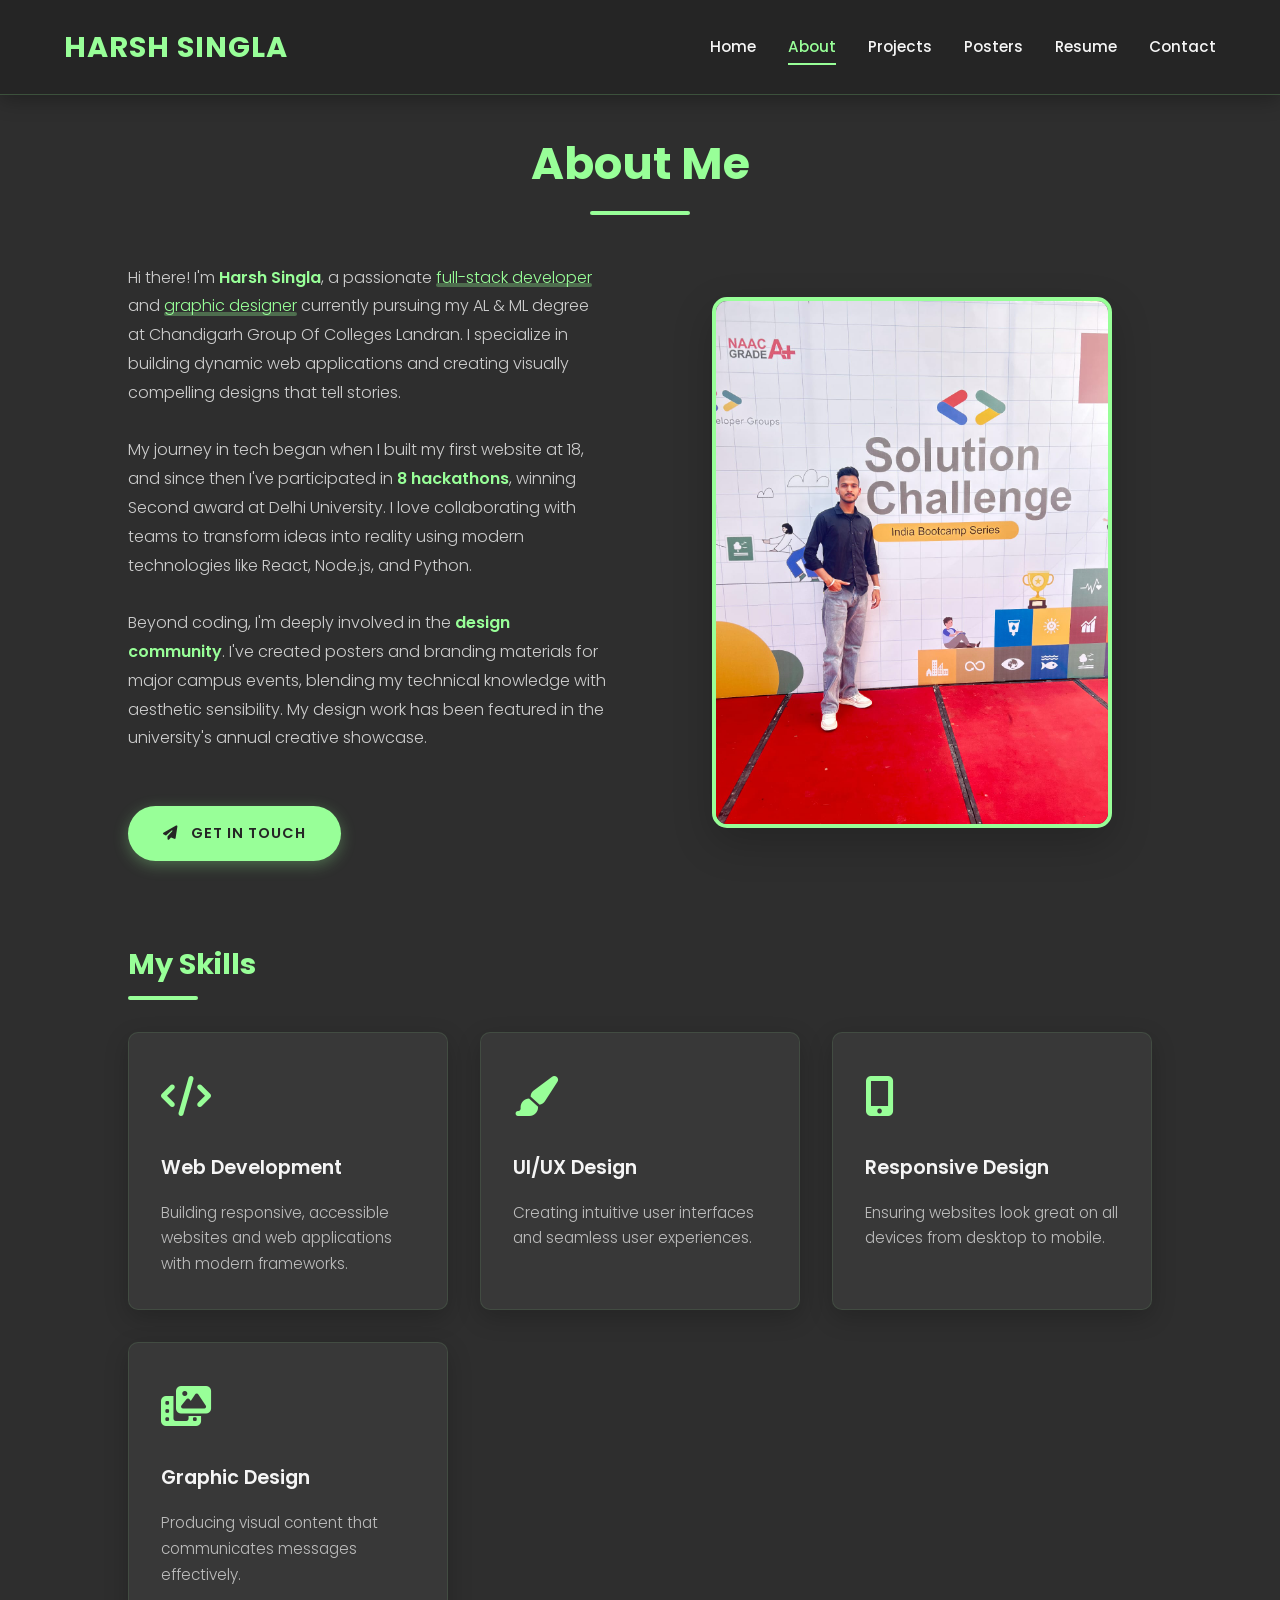
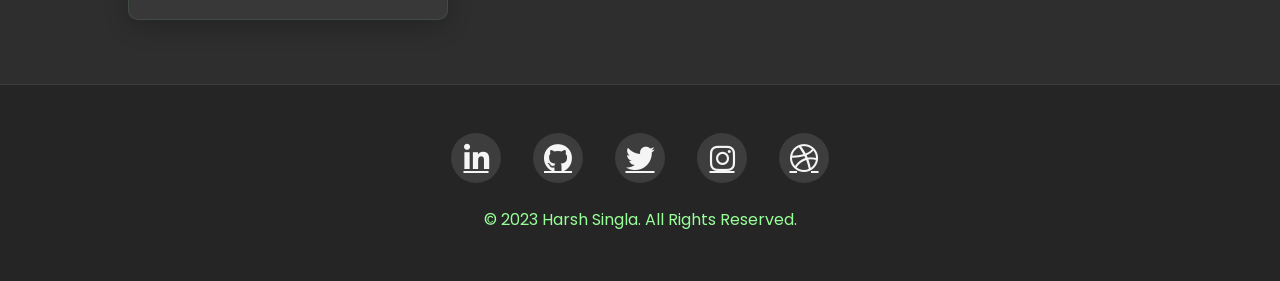
==== about.html @ 2f2eb995 "first commit" ====
<!DOCTYPE html>
<html lang="en">
<head>
  <meta charset="UTF-8" />
  <meta name="viewport" content="width=device-width, initial-scale=1.0" />
  <title>About Me | Harsh Singla</title>
  <link rel="stylesheet" href="https://cdnjs.cloudflare.com/ajax/libs/font-awesome/6.4.0/css/all.min.css" />
  <link href="https://fonts.googleapis.com/css2?family=Poppins:wght@300;400;600;700&display=swap" rel="stylesheet" />
  <style>
    :root {
      --primary: #98FF98; /* Mint green accent */
      --primary-dark: #7AD07A; /* Darker mint */
      --dark: #2E2E2E; /* Dark gray background */
      --darker: #252525; /* Slightly darker for contrast */
      --light: #F5F5F5; /* Off-white text */
      --gray: #3D3D3D; /* Medium gray for elements */
      --card-bg: #383838; /* Card background */
    }
    
    * {
      margin: 0;
      padding: 0;
      box-sizing: border-box;
    }

    body {
      font-family: 'Poppins', sans-serif;
      background-color: var(--dark);
      color: var(--light);
      line-height: 1.6;
    }

    /* Navbar */
    .navbar {
      display: flex;
      justify-content: space-between;
      align-items: center;
      background-color: var(--darker);
      padding: 1.5rem 5%;
      position: fixed;
      width: 100%;
      top: 0;
      z-index: 1000;
      box-shadow: 0 4px 20px rgba(0,0,0,0.3);
      border-bottom: 1px solid rgba(152, 255, 152, 0.2);
    }

    .logo {
      color: var(--primary);
      font-size: 1.8rem;
      font-weight: 700;
      letter-spacing: 1px;
      text-transform: uppercase;
      transition: all 0.3s ease;
      text-decoration: none;
    }

    .logo:hover {
      transform: scale(1.05);
      text-shadow: 0 0 15px rgba(152, 255, 152, 0.5);
    }

    .nav-links {
      list-style: none;
      display: flex;
      gap: 2rem;
    }

    .nav-links li a {
      color: var(--light);
      text-decoration: none;
      font-weight: 500;
      padding: 0.5rem 0;
      position: relative;
      transition: all 0.3s ease;
      font-size: 0.95rem;
    }
    
    .nav-links li a:hover,
    .nav-links li a.active {
      color: var(--primary);
    }

    .nav-links li a::after {
      content: '';
      position: absolute;
      width: 0;
      height: 2px;
      bottom: 0;
      left: 0;
      background-color: var(--primary);
      transition: width 0.3s;
    }

    .nav-links li a:hover::after,
    .nav-links li a.active::after {
      width: 100%;
    }

    /* Main Content */
    .section {
      padding: 8rem 10% 4rem;
    }

    .section-title {
      text-align: center;
      font-size: 2.8rem;
      margin-bottom: 4rem;
      color: var(--primary);
      position: relative;
      opacity: 0;
      transform: translateY(20px);
      transition: all 0.8s;
      font-weight: 700;
    }

    .section-title.show {
      opacity: 1;
      transform: translateY(0);
    }

    .section-title::after {
      content: '';
      position: absolute;
      width: 100px;
      height: 4px;
      background-color: var(--primary);
      bottom: -15px;
      left: 50%;
      transform: translateX(-50%);
      border-radius: 2px;
    }

    /* About Content */
    .about-container {
      display: flex;
      justify-content: space-between;
      align-items: center;
      gap: 4rem;
      max-width: 1200px;
      margin: 0 auto;
    }

    .about-text {
      flex: 1;
      opacity: 0;
      transform: translateX(-20px);
      transition: all 0.8s;
    }

    .about-text.show {
      opacity: 1;
      transform: translateX(0);
    }

    .about-text p {
      margin-bottom: 1.8rem;
      line-height: 1.8;
      color: rgba(245,245,245,0.8);
      font-weight: 300;
    }

    .about-text strong {
      color: var(--primary);
      font-weight: 600;
    }

    .highlight {
      color: var(--primary);
      position: relative;
      display: inline-block;
    }

    .highlight::after {
      content: '';
      position: absolute;
      width: 100%;
      height: 4px;
      bottom: 5px;
      left: 0;
      background-color: var(--primary);
      z-index: -1;
      opacity: 0.3;
      border-radius: 2px;
    }

    .btn {
      display: inline-flex;
      align-items: center;
      gap: 0.8rem;
      padding: 1rem 2.2rem;
      background-color: var(--primary);
      color: var(--darker);
      text-decoration: none;
      border-radius: 50px;
      transition: all 0.3s;
      border: none;
      font-weight: 600;
      margin-top: 1.5rem;
      text-transform: uppercase;
      letter-spacing: 1px;
      font-size: 0.9rem;
      box-shadow: 0 4px 15px rgba(152, 255, 152, 0.3);
    }

    .btn:hover {
      background-color: var(--primary-dark);
      transform: translateY(-3px);
      box-shadow: 0 8px 25px rgba(152, 255, 152, 0.4);
    }

    .about-img {
      flex: 1;
      display: flex;
      justify-content: center;
      opacity: 0;
      transform: translateX(20px);
      transition: all 0.8s;
    }

    .about-img.show {
      opacity: 1;
      transform: translateX(0);
    }

    .about-img img {
      width: 100%;
      max-width: 400px;
      border-radius: 15px;
      box-shadow: 0 15px 40px rgba(0, 0, 0, 0.2);
      transition: all 0.5s;
      border: 4px solid var(--primary);
    }

    .about-img img:hover {
      transform: scale(1.02);
      box-shadow: 0 20px 50px rgba(152, 255, 152, 0.3);
    }

    /* Skills Section */
    .skills-section {
      margin-top: 5rem;
      opacity: 0;
      transform: translateY(20px);
      transition: all 0.8s;
    }

    .skills-section.show {
      opacity: 1;
      transform: translateY(0);
    }

    .skills-title {
      font-size: 1.8rem;
      color: var(--primary);
      margin-bottom: 2rem;
      position: relative;
      padding-bottom: 0.8rem;
    }

    .skills-title::after {
      content: '';
      position: absolute;
      width: 70px;
      height: 4px;
      background-color: var(--primary);
      bottom: 0;
      left: 0;
      border-radius: 2px;
    }

    .skills-grid {
      display: grid;
      grid-template-columns: repeat(auto-fill, minmax(250px, 1fr));
      gap: 2rem;
    }

    .skill-card {
      background: var(--card-bg);
      border-radius: 10px;
      padding: 2rem;
      box-shadow: 0 8px 25px rgba(0,0,0,0.2);
      transition: all 0.4s cubic-bezier(0.175, 0.885, 0.32, 1.275);
      border: 1px solid rgba(152, 255, 152, 0.1);
    }

    .skill-card:hover {
      transform: translateY(-10px);
      box-shadow: 0 15px 40px rgba(152, 255, 152, 0.2);
      border-color: rgba(152, 255, 152, 0.3);
    }

    .skill-icon {
      font-size: 2.5rem;
      color: var(--primary);
      margin-bottom: 1.5rem;
      transition: all 0.3s;
    }

    .skill-name {
      font-weight: 600;
      margin-bottom: 1rem;
      color: var(--light);
      font-size: 1.2rem;
    }

    .skill-description {
      font-size: 0.95rem;
      color: rgba(245,245,245,0.7);
      line-height: 1.7;
      font-weight: 300;
    }

    /* Footer */
    footer {
      text-align: center;
      padding: 3rem;
      background-color: var(--darker);
      color: var(--light);
      border-top: 1px solid var(--gray);
    }

    .social-links {
      display: flex;
      justify-content: center;
      gap: 2rem;
      margin-bottom: 1.5rem;
    }

    .social-links a {
      color: var(--light);
      font-size: 1.8rem;
      transition: all 0.3s;
      width: 50px;
      height: 50px;
      border-radius: 50%;
      display: flex;
      align-items: center;
      justify-content: center;
      background-color: var(--gray);
    }

    .social-links a:hover {
      color: var(--darker);
      transform: translateY(-5px) scale(1.1);
      background-color: var(--primary);
    }

    /* Back to Top Button */
    .back-to-top {
      position: fixed;
      bottom: 30px;
      right: 30px;
      width: 60px;
      height: 60px;
      background-color: var(--primary);
      color: var(--darker);
      border-radius: 50%;
      display: flex;
      justify-content: center;
      align-items: center;
      text-decoration: none;
      opacity: 0;
      visibility: hidden;
      transition: all 0.3s;
      z-index: 999;
      box-shadow: 0 4px 20px rgba(152, 255, 152, 0.3);
      font-size: 1.5rem;
    }

    .back-to-top.visible {
      opacity: 1;
      visibility: visible;
    }

    .back-to-top:hover {
      background-color: var(--primary-dark);
      transform: translateY(-5px) scale(1.1);
    }

    /* Responsive */
    @media (max-width: 992px) {
      .section {
        padding: 7rem 5% 3rem;
      }
      
      .about-container {
        gap: 3rem;
      }
      
      .nav-links {
        gap: 1.5rem;
      }
    }

    @media (max-width: 768px) {
      .section {
        padding: 6rem 5% 2rem;
      }
      
      .about-container {
        flex-direction: column;
      }
      
      .about-img {
        order: -1;
      }
      
      .about-img img {
        max-width: 350px;
      }
      
      .nav-links {
        gap: 1rem;
        font-size: 0.9rem;
      }

      .logo {
        font-size: 1.5rem;
      }

      .section-title {
        font-size: 2.2rem;
      }

      .skills-grid {
        grid-template-columns: 1fr 1fr;
      }
    }

    @media (max-width: 576px) {
      .navbar {
        flex-direction: column;
        padding: 1rem;
      }

      .nav-links {
        margin-top: 1rem;
      }

      .section-title {
        font-size: 1.8rem;
        margin-bottom: 3rem;
      }

      .about-img img {
        max-width: 280px;
      }

      .skills-grid {
        grid-template-columns: 1fr;
      }

      .skill-card {
        padding: 1.5rem;
      }
    }
  </style>
</head>
<body>
  <header>
    <nav class="navbar">
      <a href="index.html" class="logo">Harsh Singla</a>
      <ul class="nav-links">
        <li><a href="index.html">Home</a></li>
        <li><a href="about.html" class="active">About</a></li>
        <li><a href="projects.html">Projects</a></li>
        <li><a href="posters.html">Posters</a></li>
        <li><a href="resume.html">Resume</a></li>
        <li><a href="contact.html">Contact</a></li>
      </ul>
    </nav>
  </header>

  <main>
    <section class="section about">
      <h2 class="section-title">About Me</h2>
      
      <div class="about-container">
        <div class="about-text">
          <p>Hi there! I'm <strong>Harsh Singla</strong>, a passionate <span class="highlight">full-stack developer</span> and <span class="highlight">graphic designer</span> currently pursuing my AL & ML degree at Chandigarh Group Of Colleges Landran. I specialize in building dynamic web applications and creating visually compelling designs that tell stories.</p>
          
          <p>My journey in tech began when I built my first website at 18, and since then I've participated in <strong>8 hackathons</strong>, winning Second award at Delhi University. I love collaborating with teams to transform ideas into reality using modern technologies like React, Node.js, and Python.</p>
          
          <p>Beyond coding, I'm deeply involved in the <strong>design community</strong>. I've created posters and branding materials for major campus events, blending my technical knowledge with aesthetic sensibility. My design work has been featured in the university's annual creative showcase.</p>

          <a href="contact.html" class="btn">
            <i class="fas fa-paper-plane"></i> Get in Touch
          </a>
        </div>

        <div class="about-img">
          <img src="image/harsh.jpeg" alt="Harsh Singla Profile Picture" />
        </div>
      </div>
      
      <div class="skills-section">
        <h3 class="skills-title">My Skills</h3>
        <div class="skills-grid">
          <div class="skill-card">
            <div class="skill-icon">
              <i class="fas fa-code"></i>
            </div>
            <h4 class="skill-name">Web Development</h4>
            <p class="skill-description">Building responsive, accessible websites and web applications with modern frameworks.</p>
          </div>
          
          <div class="skill-card">
            <div class="skill-icon">
              <i class="fas fa-paint-brush"></i>
            </div>
            <h4 class="skill-name">UI/UX Design</h4>
            <p class="skill-description">Creating intuitive user interfaces and seamless user experiences.</p>
          </div>
          
          <div class="skill-card">
            <div class="skill-icon">
              <i class="fas fa-mobile-alt"></i>
            </div>
            <h4 class="skill-name">Responsive Design</h4>
            <p class="skill-description">Ensuring websites look great on all devices from desktop to mobile.</p>
          </div>
          
          <div class="skill-card">
            <div class="skill-icon">
              <i class="fas fa-photo-video"></i>
            </div>
            <h4 class="skill-name">Graphic Design</h4>
            <p class="skill-description">Producing visual content that communicates messages effectively.</p>
          </div>
        </div>
      </div>
    </section>
  </main>

  <footer>
    <div class="social-links">
      <a href="https://www.linkedin.com/in/harsh-singla-02683832a?utm_source=share&utm_campaign=share_via&utm_content=profile&utm_medium=android_app" aria-label="LinkedIn"><i class="fab fa-linkedin-in"></i></a>
      <a href="https://github.com/harsh-singla09" aria-label="GitHub"><i class="fab fa-github"></i></a>
      <a href="#" aria-label="Twitter"><i class="fab fa-twitter"></i></a>
      <a href="https://www.instagram.com/harsh.singla.3133?igsh=aDgwNG5lc2VhNjhk" aria-label="Instagram"><i class="fab fa-instagram"></i></a>
      <a href="https://www.behance.net/harshsingla6" aria-label="Dribbble"><i class="fab fa-dribbble"></i></a>
    </div>
    <p style="margin-top: 1.5rem; color: var(--primary);">&copy; 2023 Harsh Singla. All Rights Reserved.</p>
  </footer>

  <a href="#" class="back-to-top"><i class="fas fa-arrow-up"></i></a>

  <script>
    // Scroll animations
    const animateOnScroll = () => {
      const elements = document.querySelectorAll('.section-title, .about-text, .about-img, .skills-section');
      
      elements.forEach(element => {
        const elementPosition = element.getBoundingClientRect().top;
        const screenPosition = window.innerHeight / 1.2;
        
        if (elementPosition < screenPosition) {
          element.classList.add('show');
        }
      });
    };

    // Run on load and scroll
    window.addEventListener('load', animateOnScroll);
    window.addEventListener('scroll', animateOnScroll);

    // Back to top button
    const backToTopButton = document.querySelector('.back-to-top');
    
    window.addEventListener('scroll', () => {
      if (window.pageYOffset > 300) {
        backToTopButton.classList.add('visible');
      } else {
        backToTopButton.classList.remove('visible');
      }
    });

    // Update active nav link
    document.querySelectorAll('.nav-links li a').forEach(link => {
      if (link.getAttribute('href') === 'about.html') {
        link.classList.add('active');
      } else {
        link.classList.remove('active');
      }
    });

    // Skill card hover effects
    document.querySelectorAll('.skill-card').forEach(card => {
      card.addEventListener('mouseenter', () => {
        const icon = card.querySelector('.skill-icon');
        icon.style.transform = 'scale(1.2)';
        icon.style.color = 'var(--primary-dark)';
      });
      
      card.addEventListener('mouseleave', () => {
        const icon = card.querySelector('.skill-icon');
        icon.style.transform = 'scale(1)';
        icon.style.color = 'var(--primary)';
      });
    });
  </script>
</body>
</html>
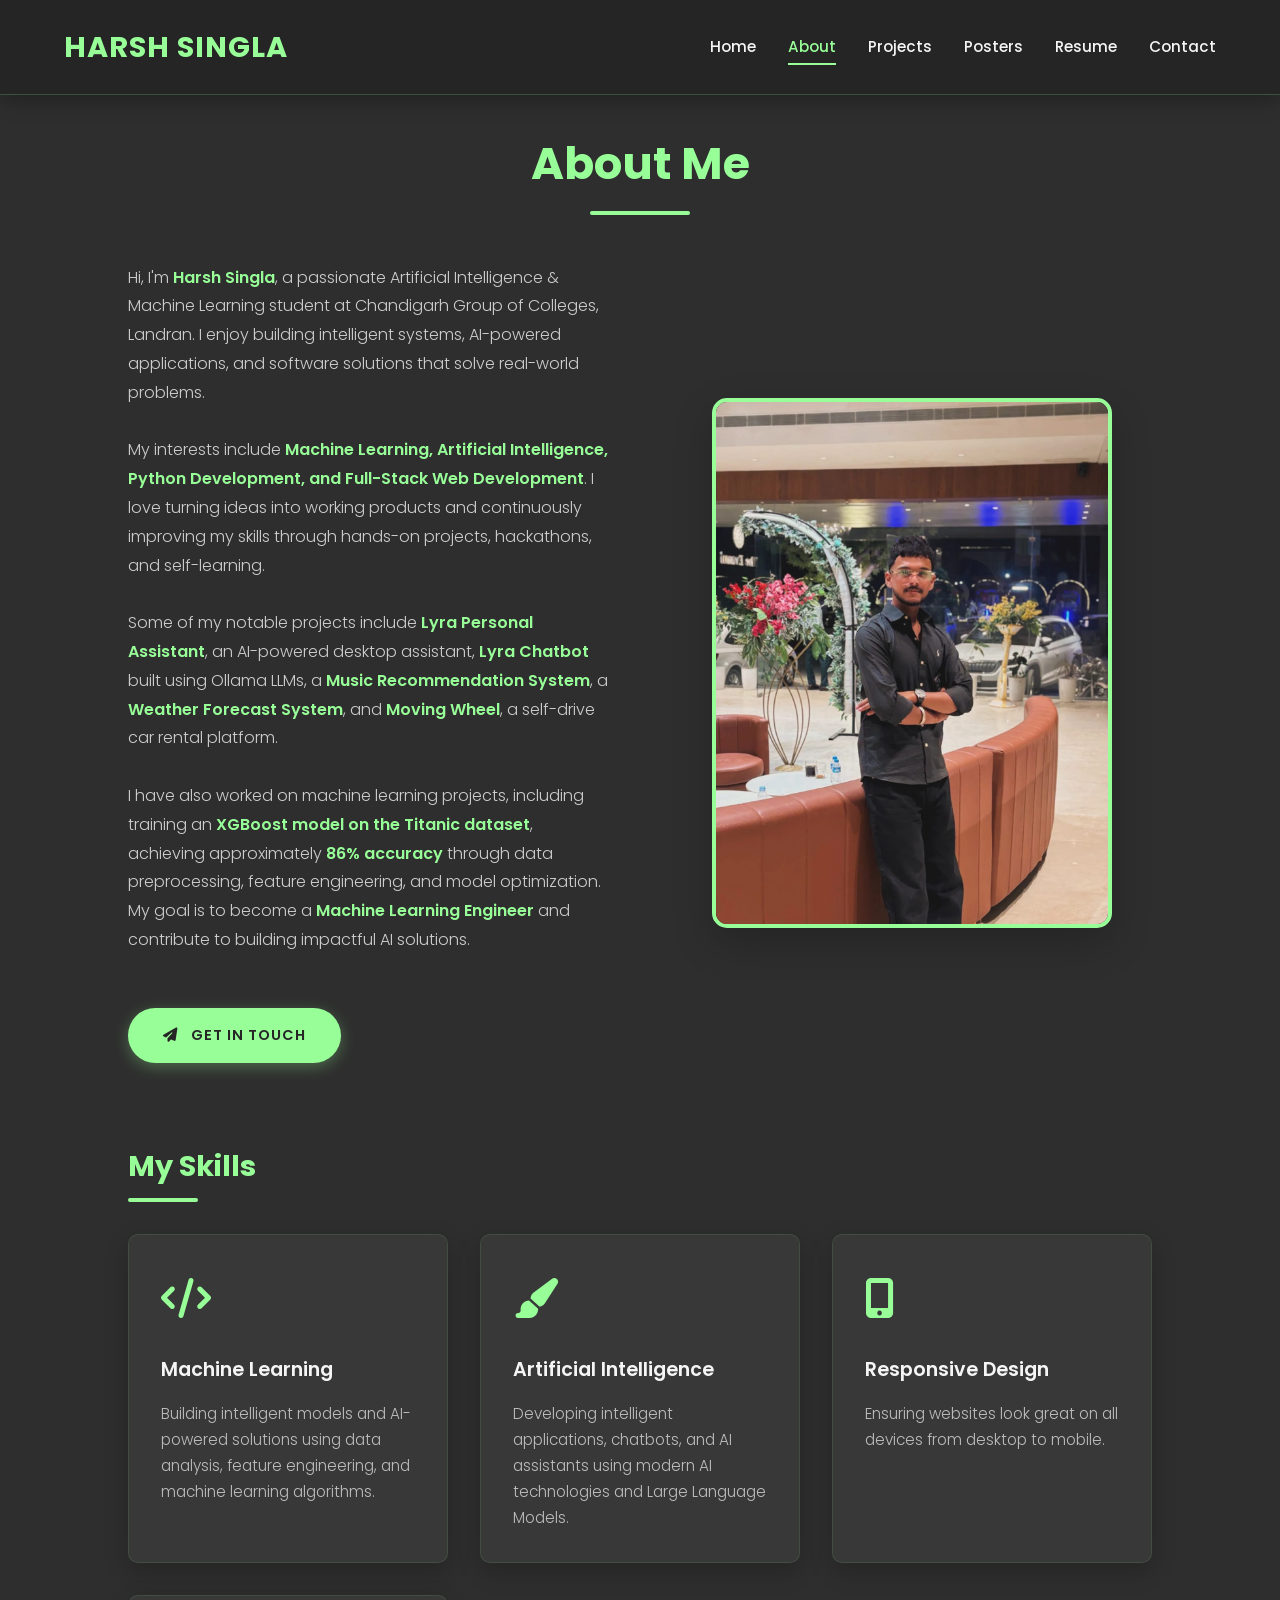
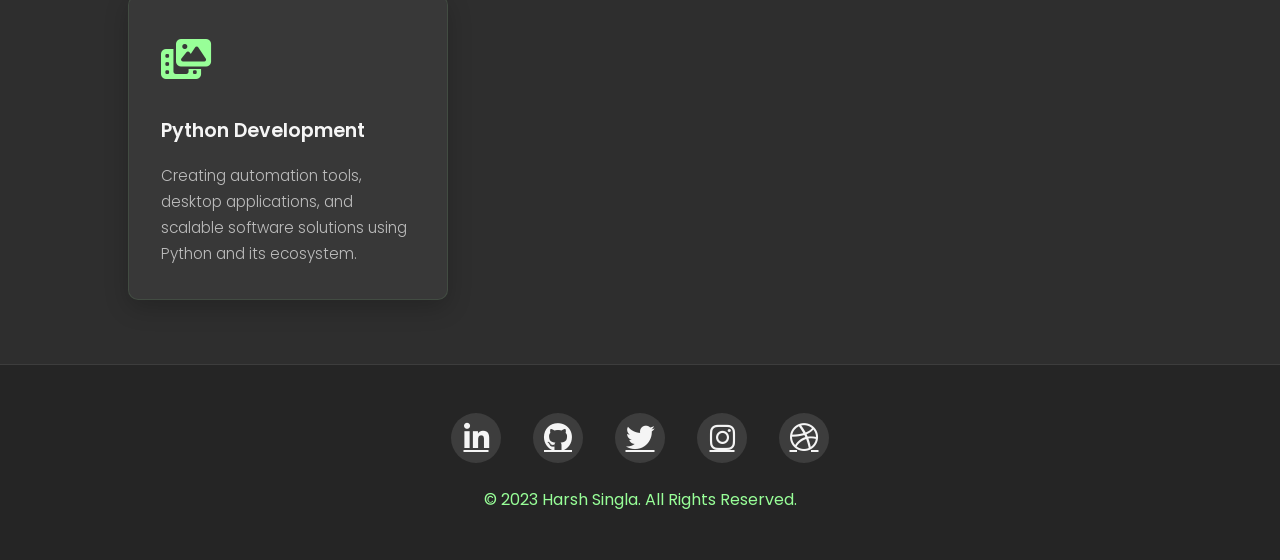
==== commit aedd909c: "Updated portfolio website" ====
--- a/about.html
+++ b/about.html
@@ -478,12 +478,13 @@
       
       <div class="about-container">
         <div class="about-text">
-          <p>Hi there! I'm <strong>Harsh Singla</strong>, a passionate <span class="highlight">full-stack developer</span> and <span class="highlight">graphic designer</span> currently pursuing my AL & ML degree at Chandigarh Group Of Colleges Landran. I specialize in building dynamic web applications and creating visually compelling designs that tell stories.</p>
-          
-          <p>My journey in tech began when I built my first website at 18, and since then I've participated in <strong>8 hackathons</strong>, winning Second award at Delhi University. I love collaborating with teams to transform ideas into reality using modern technologies like React, Node.js, and Python.</p>
-          
-          <p>Beyond coding, I'm deeply involved in the <strong>design community</strong>. I've created posters and branding materials for major campus events, blending my technical knowledge with aesthetic sensibility. My design work has been featured in the university's annual creative showcase.</p>
-
+          <p>Hi, I'm <strong>Harsh Singla</strong>, a passionate Artificial Intelligence & Machine Learning student at Chandigarh Group of Colleges, Landran. I enjoy building intelligent systems, AI-powered applications, and software solutions that solve real-world problems.</p>
+
+          <p>My interests include <strong>Machine Learning, Artificial Intelligence, Python Development, and Full-Stack Web Development</strong>. I love turning ideas into working products and continuously improving my skills through hands-on projects, hackathons, and self-learning.</p>
+
+<p>Some of my notable projects include <strong>Lyra Personal Assistant</strong>, an AI-powered desktop assistant, <strong>Lyra Chatbot</strong> built using Ollama LLMs, a <strong>Music Recommendation System</strong>, a <strong>Weather Forecast System</strong>, and <strong>Moving Wheel</strong>, a self-drive car rental platform.</p>
+
+<p>I have also worked on machine learning projects, including training an <strong>XGBoost model on the Titanic dataset</strong>, achieving approximately <strong>86% accuracy</strong> through data preprocessing, feature engineering, and model optimization. My goal is to become a <strong>Machine Learning Engineer</strong> and contribute to building impactful AI solutions.</p>
           <a href="contact.html" class="btn">
             <i class="fas fa-paper-plane"></i> Get in Touch
           </a>
@@ -501,18 +502,17 @@
             <div class="skill-icon">
               <i class="fas fa-code"></i>
             </div>
-            <h4 class="skill-name">Web Development</h4>
-            <p class="skill-description">Building responsive, accessible websites and web applications with modern frameworks.</p>
+            <h4 class="skill-name">Machine Learning</h4>
+            <p class="skill-description">Building intelligent models and AI-powered solutions using data analysis, feature engineering, and machine learning algorithms.</p>
           </div>
           
           <div class="skill-card">
             <div class="skill-icon">
               <i class="fas fa-paint-brush"></i>
             </div>
-            <h4 class="skill-name">UI/UX Design</h4>
-            <p class="skill-description">Creating intuitive user interfaces and seamless user experiences.</p>
+            <h4 class="skill-name">Artificial Intelligence</h4>
+            <p class="skill-description">Developing intelligent applications, chatbots, and AI assistants using modern AI technologies and Large Language Models.</p>
           </div>
-          
           <div class="skill-card">
             <div class="skill-icon">
               <i class="fas fa-mobile-alt"></i>
@@ -525,8 +525,8 @@
             <div class="skill-icon">
               <i class="fas fa-photo-video"></i>
             </div>
-            <h4 class="skill-name">Graphic Design</h4>
-            <p class="skill-description">Producing visual content that communicates messages effectively.</p>
+            <h4 class="skill-name">Python Development</h4>
+            <p class="skill-description">Creating automation tools, desktop applications, and scalable software solutions using Python and its ecosystem.</p>
           </div>
         </div>
       </div>
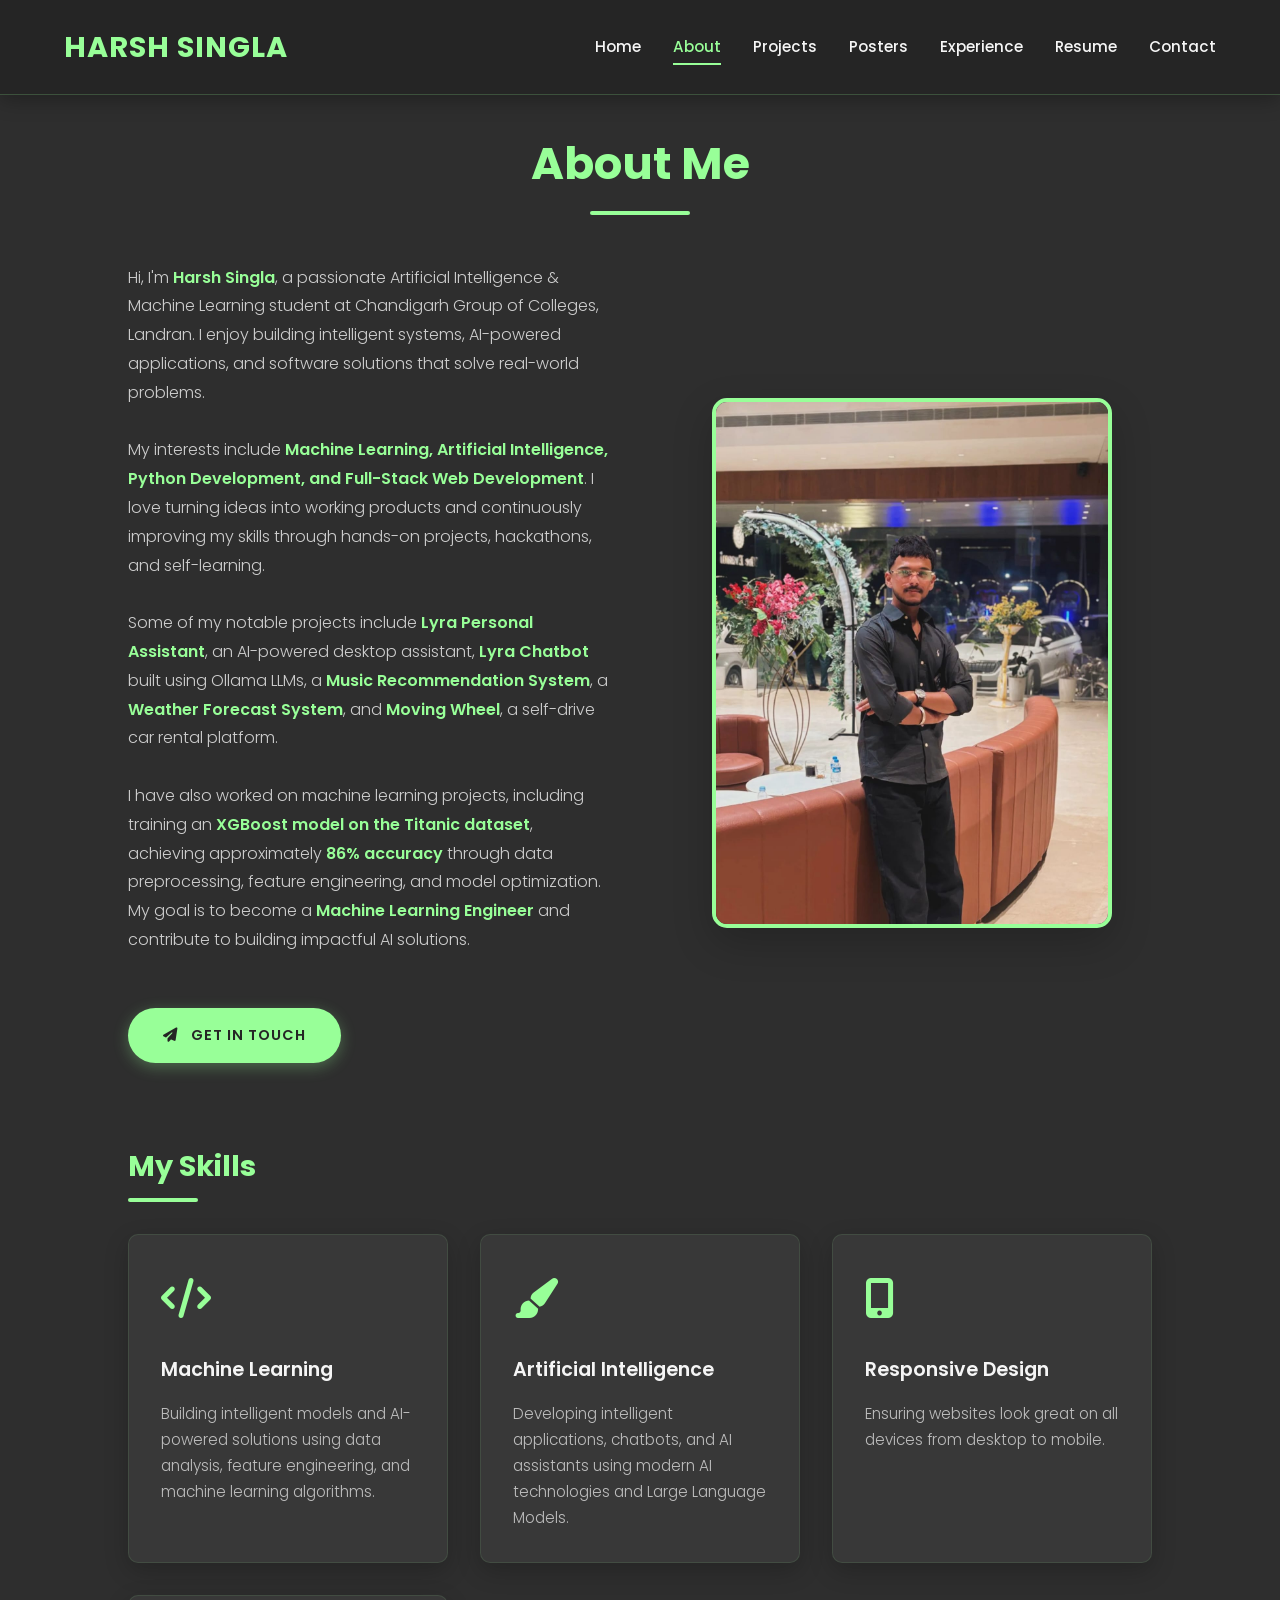
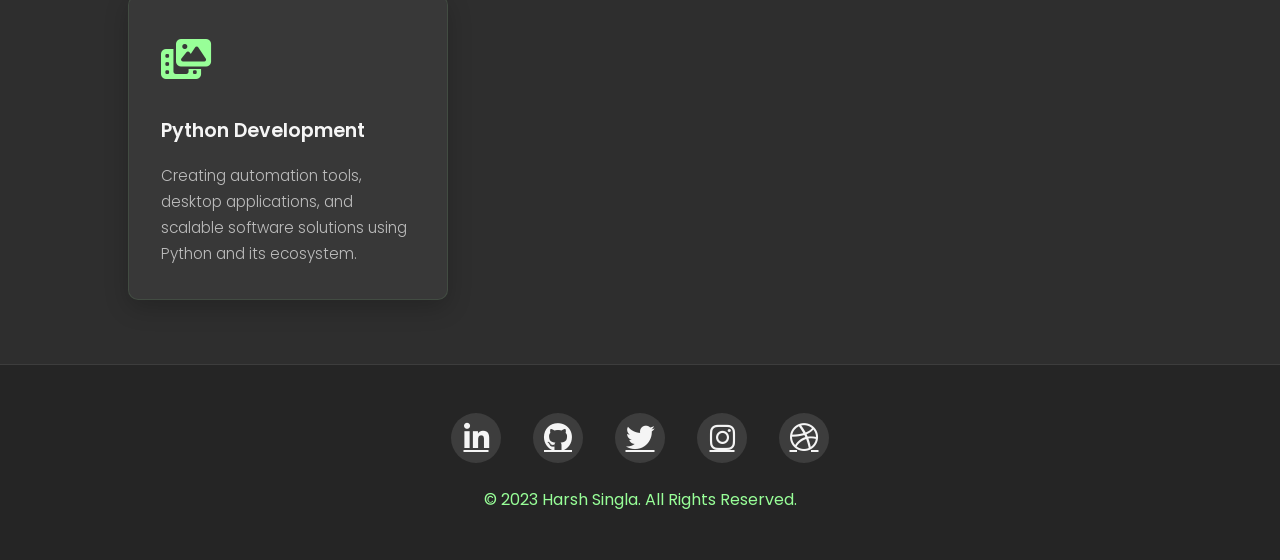
==== commit 7e789fc0: "add experince.html file" ====
--- a/about.html
+++ b/about.html
@@ -466,6 +466,7 @@
         <li><a href="about.html" class="active">About</a></li>
         <li><a href="projects.html">Projects</a></li>
         <li><a href="posters.html">Posters</a></li>
+        <li><a href="expereince.html">Experience</a></li>
         <li><a href="resume.html">Resume</a></li>
         <li><a href="contact.html">Contact</a></li>
       </ul>
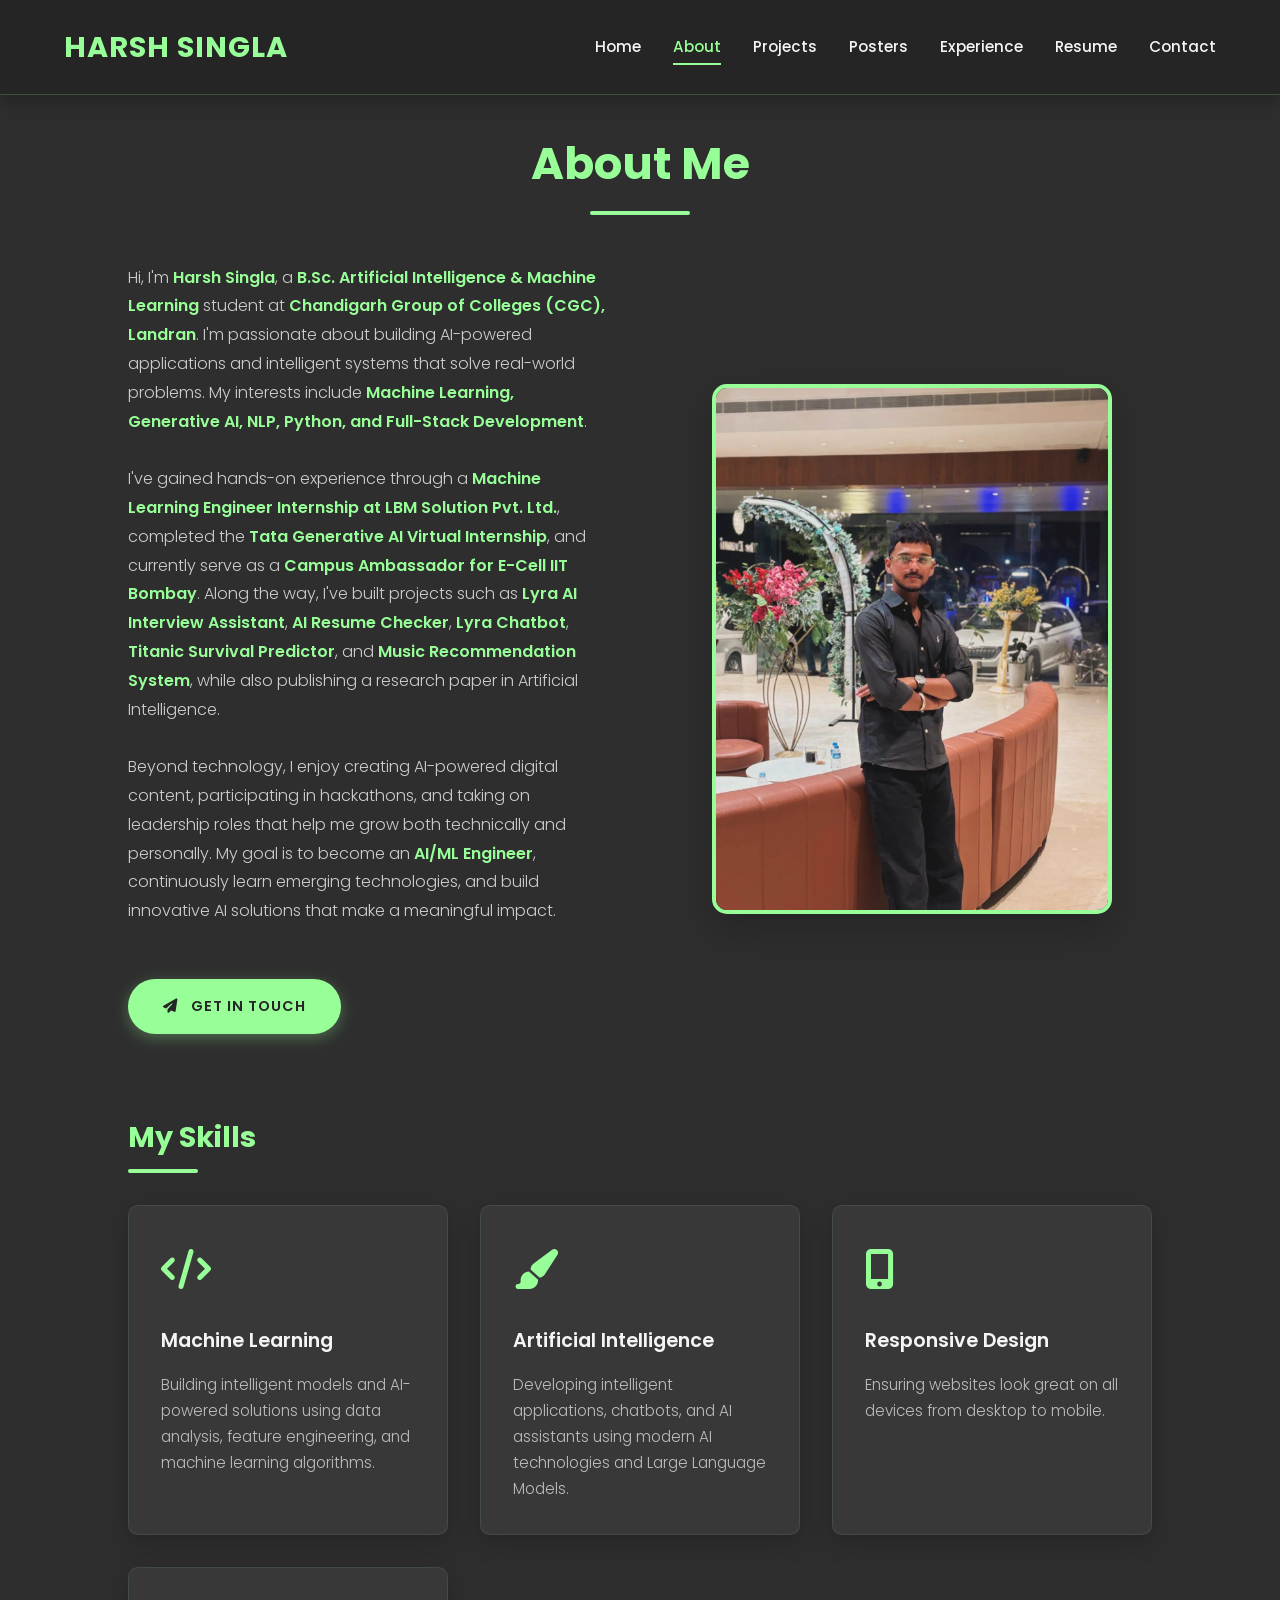
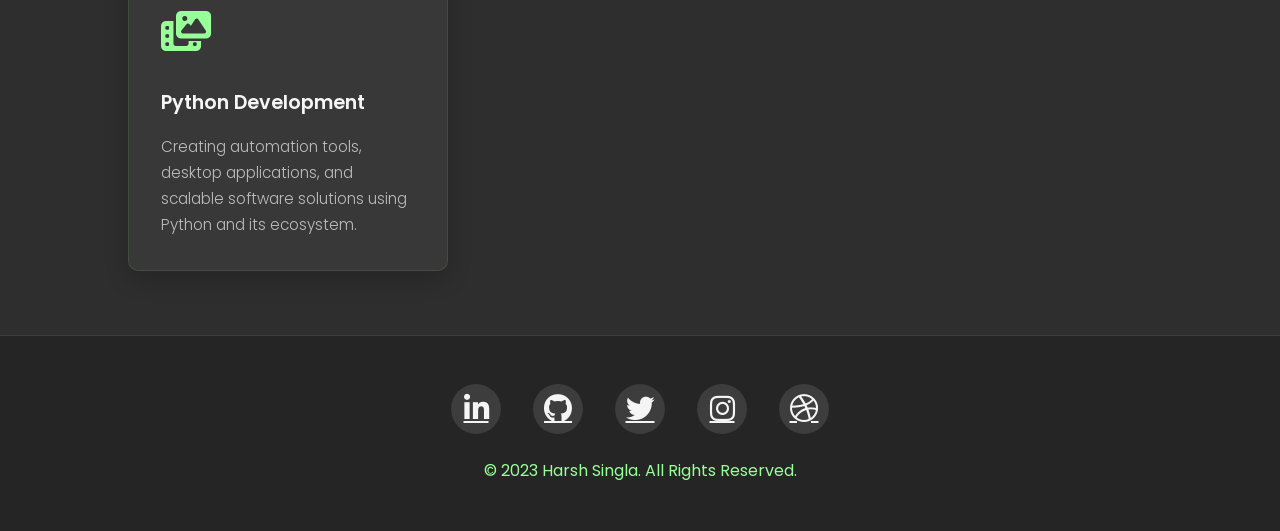
==== commit ea649d82: "update about me part" ====
--- a/about.html
+++ b/about.html
@@ -479,13 +479,18 @@
       
       <div class="about-container">
         <div class="about-text">
-          <p>Hi, I'm <strong>Harsh Singla</strong>, a passionate Artificial Intelligence & Machine Learning student at Chandigarh Group of Colleges, Landran. I enjoy building intelligent systems, AI-powered applications, and software solutions that solve real-world problems.</p>
-
-          <p>My interests include <strong>Machine Learning, Artificial Intelligence, Python Development, and Full-Stack Web Development</strong>. I love turning ideas into working products and continuously improving my skills through hands-on projects, hackathons, and self-learning.</p>
-
-<p>Some of my notable projects include <strong>Lyra Personal Assistant</strong>, an AI-powered desktop assistant, <strong>Lyra Chatbot</strong> built using Ollama LLMs, a <strong>Music Recommendation System</strong>, a <strong>Weather Forecast System</strong>, and <strong>Moving Wheel</strong>, a self-drive car rental platform.</p>
-
-<p>I have also worked on machine learning projects, including training an <strong>XGBoost model on the Titanic dataset</strong>, achieving approximately <strong>86% accuracy</strong> through data preprocessing, feature engineering, and model optimization. My goal is to become a <strong>Machine Learning Engineer</strong> and contribute to building impactful AI solutions.</p>
+          <p>
+Hi, I'm <strong>Harsh Singla</strong>, a <strong>B.Sc. Artificial Intelligence & Machine Learning</strong> student at <strong>Chandigarh Group of Colleges (CGC), Landran</strong>. I'm passionate about building AI-powered applications and intelligent systems that solve real-world problems. My interests include <strong>Machine Learning, Generative AI, NLP, Python, and Full-Stack Development</strong>.
+</p>
+
+<p>
+I've gained hands-on experience through a <strong>Machine Learning Engineer Internship at LBM Solution Pvt. Ltd.</strong>, completed the <strong>Tata Generative AI Virtual Internship</strong>, and currently serve as a <strong>Campus Ambassador for E-Cell IIT Bombay</strong>. Along the way, I've built projects such as <strong>Lyra AI Interview Assistant</strong>, <strong>AI Resume Checker</strong>, <strong>Lyra Chatbot</strong>, <strong>Titanic Survival Predictor</strong>, and <strong>Music Recommendation System</strong>, while also publishing a research paper in Artificial Intelligence.
+</p>
+
+<p>
+Beyond technology, I enjoy creating AI-powered digital content, participating in hackathons, and taking on leadership roles that help me grow both technically and personally. My goal is to become an <strong>AI/ML Engineer</strong>, continuously learn emerging technologies, and build innovative AI solutions that make a meaningful impact.
+</p>
+
           <a href="contact.html" class="btn">
             <i class="fas fa-paper-plane"></i> Get in Touch
           </a>
@@ -539,7 +544,7 @@
       <a href="https://www.linkedin.com/in/harsh-singla-02683832a?utm_source=share&utm_campaign=share_via&utm_content=profile&utm_medium=android_app" aria-label="LinkedIn"><i class="fab fa-linkedin-in"></i></a>
       <a href="https://github.com/harsh-singla09" aria-label="GitHub"><i class="fab fa-github"></i></a>
       <a href="#" aria-label="Twitter"><i class="fab fa-twitter"></i></a>
-      <a href="https://www.instagram.com/harsh.singla.3133?igsh=aDgwNG5lc2VhNjhk" aria-label="Instagram"><i class="fab fa-instagram"></i></a>
+      <a href="https://www.instagram.com/the.harshsingla/" aria-label="Instagram"><i class="fab fa-instagram"></i></a>
       <a href="https://www.behance.net/harshsingla6" aria-label="Dribbble"><i class="fab fa-dribbble"></i></a>
     </div>
     <p style="margin-top: 1.5rem; color: var(--primary);">&copy; 2023 Harsh Singla. All Rights Reserved.</p>
